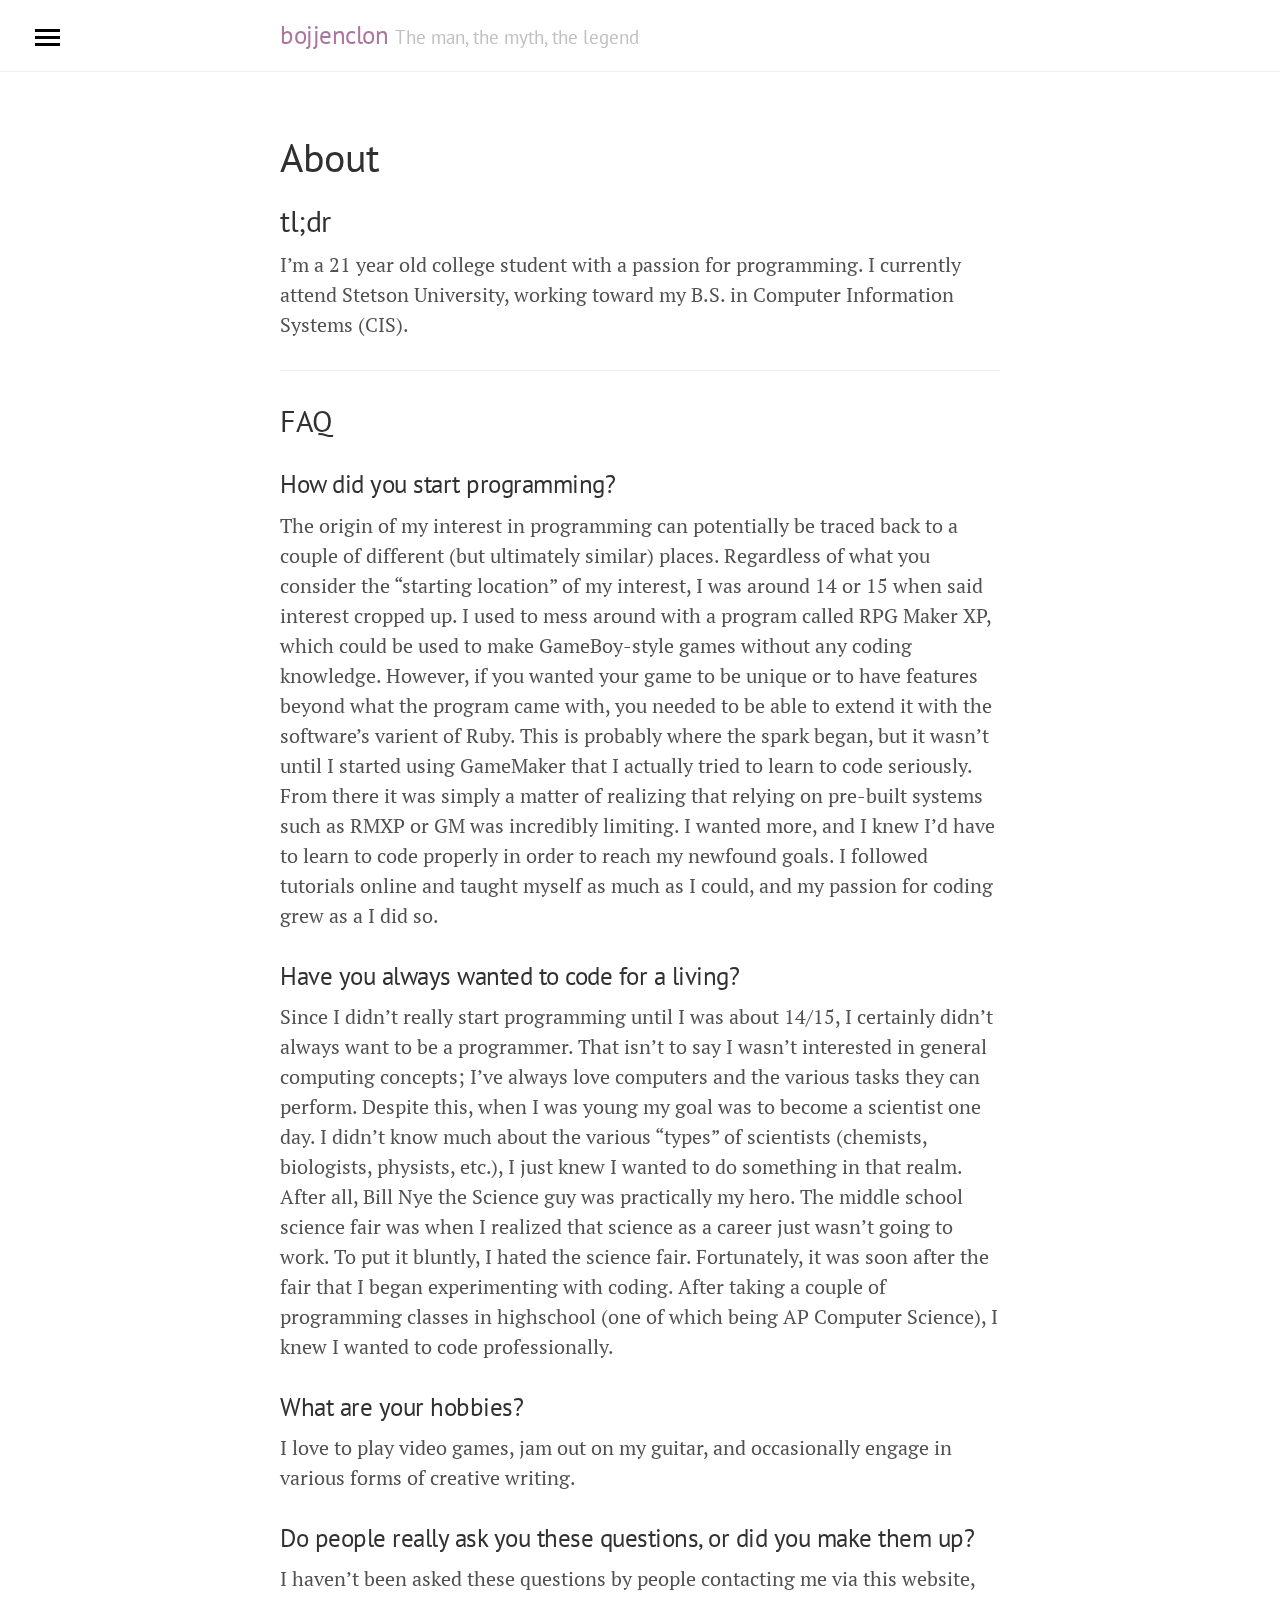
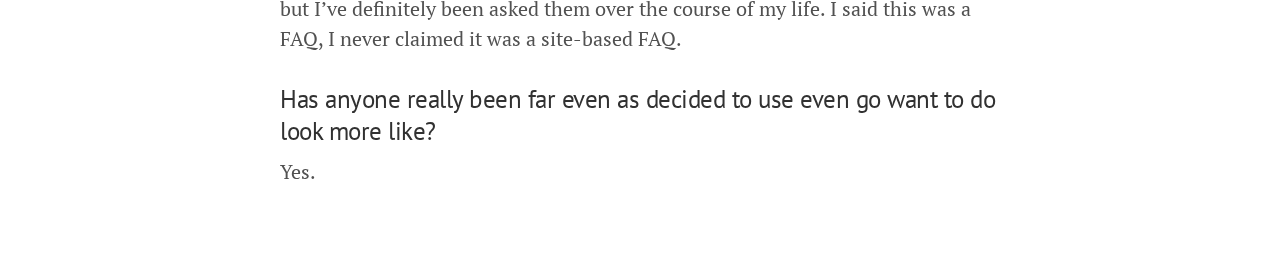
==== about/index.html @ 86f40f3e "Initial commit." ====
<!DOCTYPE html>
<html lang="en-us">

  <head>
  <link href="http://gmpg.org/xfn/11" rel="profile">
  <meta http-equiv="X-UA-Compatible" content="IE=edge">
  <meta http-equiv="content-type" content="text/html; charset=utf-8">

  <!-- Enable responsiveness on mobile devices-->
  <meta name="viewport" content="width=device-width, initial-scale=1.0, maximum-scale=1">

  <title>
    
      About &middot; bojjenclon
    
  </title>

  <!-- CSS -->
  <link rel="stylesheet" href="/public/css/poole.css">
  <link rel="stylesheet" href="/public/css/syntax.css">
  <link rel="stylesheet" href="/public/css/lanyon.css">
  <link rel="stylesheet" href="https://fonts.googleapis.com/css?family=PT+Serif:400,400italic,700%7CPT+Sans:400">

  <!-- Icons -->
  <link rel="apple-touch-icon-precomposed" sizes="144x144" href="/public/apple-touch-icon-precomposed.png">
  <link rel="shortcut icon" href="/public/favicon.ico">

  <!-- RSS -->
  <link rel="alternate" type="application/rss+xml" title="RSS" href="/atom.xml">
</head>


  <body class="theme-base-0e">

    <!--
<script src="//fast.eager.io/5o10o8bLGr.js"></script>
-->

<script>
  INSTALL_OPTIONS = {
    "position": "left",
    "labelColor": "rgba(255,255,255,.6)",
    "linkColor": "#fff",
    "backgroundColor": "#aa759f",
    "buttonColor": "#000000",
    "showCover": true,
    "coverColor": "#000000",
    "items": [
      {
        "itemType": "label",
        "labelText": "Menu"
      },
      {
        "itemType": "link",
        "linkText": "Home",
        "href": "/",
        "icon": "home"
      },
      
      
      
        
          
        
      
        
          
        
      
        
          
            {
              "itemType": "link",
              "linkText": "About",
              "href": "/about/",
              "icon": "users"
            },
          
        
      
        
      
        
          
            {
              "itemType": "link",
              "linkText": "Blog",
              "href": "/blog/",
              "icon": "blog"
            },
          
        
      
        
          
            {
              "itemType": "link",
              "linkText": "Contact",
              "href": "/contact/",
              "icon": "profile"
            },
          
        
      
        
          
            {
              "itemType": "link",
              "linkText": "Services",
              "href": "/services/",
              "icon": "credit-card"
            },
          
        
      
        
          
        
      
      
      {
        "itemType": "link",
        "linkText": "Forum",
        "href": "http://forum.bojjenclon.com",
        "icon": "bubbles"
      },
      
      {
        "itemType": "label",
        "labelText": "Connect"
      },
      {
        "itemType": "link",
        "linkText": "GitHub",
        "href": "https://www.github.com/bojjenclon",
        "icon": "github",
        "targetBlank": true
      },
      {
        "itemType": "link",
        "linkText": "LinkedIn",
        "href": "https://www.linkedin.com/in/cornelldaly",
        "icon": "linkedin",
        "targetBlank": true
      },
      {
        "itemType": "link",
        "linkText": "Twitter",
        "href": "https://www.twitter.com/bojjenclon",
        "icon": "twitter",
        "targetBlank": true
      },
      
      {
        "itemType": "label",
        "labelText": "© 2015. All rights reserved."
      }
    ]
  };
  // Alternate colors to test
  // INSTALL_OPTIONS.labelColor = 'rgba(255, 255, 255, .5)'
  // INSTALL_OPTIONS.linkColor = '#fff'
  // INSTALL_OPTIONS.backgroundColor = '#579076'
  // INSTALL_OPTIONS.buttonColor = '#000'
</script>

<script src="/head.js"></script>
<link href="/head.css" rel="stylesheet">

    <!-- Wrap is the content to shift when toggling the sidebar. We wrap the
         content to avoid any CSS collisions with our real content. -->
    <div class="wrap">
      <div class="masthead">
        <div class="container">
          <h3 class="masthead-title">
            <a href="/" title="Home">bojjenclon</a>
            <small>The man, the myth, the legend</small>
          </h3>
        </div>
      </div>

      <div class="container content">
        <div class="page">
  <h1 class="page-title">About</h1>
  <h2 id="tldr">tl;dr</h2>

<p>I’m a 21 year old college student with a passion for programming. I currently attend Stetson University, working toward my B.S. in Computer Information Systems (CIS).</p>

<hr />

<h2 id="faq">FAQ</h2>

<h3 id="how-did-you-start-programming">How did you start programming?</h3>

<p>The origin of my interest in programming can potentially be traced back to a couple of different (but ultimately similar) places. Regardless of what you consider the “starting location” of my interest, I was around 14 or 15 when said interest cropped up. I used to mess around with a program called RPG Maker XP, which could be used to make GameBoy-style games without any coding knowledge. However, if you wanted your game to be unique or to have features beyond what the program came with, you needed to be able to extend it with the software’s varient of Ruby. This is probably where the spark began, but it wasn’t until I started using GameMaker that I actually tried to learn to code seriously. From there it was simply a matter of realizing that relying on pre-built systems such as RMXP or GM was incredibly limiting. I wanted more, and I knew I’d have to learn to code properly in order to reach my newfound goals. I followed tutorials online and taught myself as much as I could, and my passion for coding grew as a I did so.</p>

<h3 id="have-you-always-wanted-to-code-for-a-living">Have you always wanted to code for a living?</h3>

<p>Since I didn’t really start programming until I was about 14/15, I certainly didn’t always want to be a programmer. That isn’t to say I wasn’t interested in general computing concepts; I’ve always love computers and the various tasks they can perform. Despite this, when I was young my goal was to become a scientist one day. I didn’t know much about the various “types” of scientists (chemists, biologists, physists, etc.), I just knew I wanted to do something in that realm. After all, Bill Nye the Science guy was practically my hero. The middle school science fair was when I realized that science as a career just wasn’t going to work. To put it bluntly, I hated the science fair. Fortunately, it was soon after the fair that I began experimenting with coding. After taking a couple of programming classes in highschool (one of which being AP Computer Science), I knew I wanted to code professionally.</p>

<h3 id="what-are-your-hobbies">What are your hobbies?</h3>

<p>I love to play video games, jam out on my guitar, and occasionally engage in various forms of creative writing.</p>

<h3 id="do-people-really-ask-you-these-questions-or-did-you-make-them-up">Do people really ask you these questions, or did you make them up?</h3>

<p>I haven’t been asked these questions by people contacting me via this website, but I’ve definitely been asked them over the course of my life. I said this was a FAQ, I never claimed it was a site-based FAQ.</p>

<h3 id="has-anyone-really-been-far-even-as-decided-to-use-even-go-want-to-do-look-more-like">Has anyone really been far even as decided to use even go want to do look more like?</h3>

<p>Yes.</p>

</div>

      </div>
    </div>
    
  </body>
</html>
---- public/css/poole.css ----
/*
 *                        ___
 *                       /\_ \
 *  _____     ___     ___\//\ \      __
 * /\ '__`\  / __`\  / __`\\ \ \   /'__`\
 * \ \ \_\ \/\ \_\ \/\ \_\ \\_\ \_/\  __/
 *  \ \ ,__/\ \____/\ \____//\____\ \____\
 *   \ \ \/  \/___/  \/___/ \/____/\/____/
 *    \ \_\
 *     \/_/
 *
 * Designed, built, and released under MIT license by @mdo. Learn more at
 * https://github.com/poole/poole.
 */


/*
 * Contents
 *
 * Body resets
 * Custom type
 * Messages
 * Container
 * Masthead
 * Posts and pages
 * Pagination
 * Reverse layout
 * Themes
 */


/*
 * Body resets
 *
 * Update the foundational and global aspects of the page.
 */

* {
  -webkit-box-sizing: border-box;
     -moz-box-sizing: border-box;
          box-sizing: border-box;
}

html,
body {
  margin: 0;
  padding: 0;
}

html {
  font-family: "Helvetica Neue", Helvetica, Arial, sans-serif;
  font-size: 16px;
  line-height: 1.5;
}
@media (min-width: 38em) {
  html {
    font-size: 20px;
  }
}

body {
  color: #515151;
  background-color: #fff;
  -webkit-text-size-adjust: 100%;
      -ms-text-size-adjust: 100%;
}

/* No `:visited` state is required by default (browsers will use `a`) */
a {
  color: #268bd2;
  text-decoration: none;
}
a strong {
  color: inherit;
}
/* `:focus` is linked to `:hover` for basic accessibility */
a:hover,
a:focus {
  text-decoration: underline;
}

/* Headings */
h1, h2, h3, h4, h5, h6 {
  margin-bottom: .5rem;
  font-weight: bold;
  line-height: 1.25;
  color: #313131;
  text-rendering: optimizeLegibility;
}
h1 {
  font-size: 2rem;
}
h2 {
  margin-top: 1rem;
  font-size: 1.5rem;
}
h3 {
  margin-top: 1.5rem;
  font-size: 1.25rem;
}
h4, h5, h6 {
  margin-top: 1rem;
  font-size: 1rem;
}

/* Body text */
p {
  margin-top: 0;
  margin-bottom: 1rem;
}

strong {
  color: #303030;
}


/* Lists */
ul, ol, dl {
  margin-top: 0;
  margin-bottom: 1rem;
}

dt {
  font-weight: bold;
}
dd {
  margin-bottom: .5rem;
}

/* Misc */
hr {
  position: relative;
  margin: 1.5rem 0;
  border: 0;
  border-top: 1px solid #eee;
  border-bottom: 1px solid #fff;
}

abbr {
  font-size: 85%;
  font-weight: bold;
  color: #555;
  text-transform: uppercase;
}
abbr[title] {
  cursor: help;
  border-bottom: 1px dotted #e5e5e5;
}

/* Code */
code,
pre {
  font-family: Menlo, Monaco, "Courier New", monospace;
}
code {
  padding: .25em .5em;
  font-size: 85%;
  color: #bf616a;
  background-color: #f9f9f9;
  border-radius: 3px;
}
pre {
  display: block;
  margin-top: 0;
  margin-bottom: 1rem;
  padding: 1rem;
  font-size: .8rem;
  line-height: 1.4;
  white-space: pre;
  white-space: pre-wrap;
  word-break: break-all;
  word-wrap: break-word;
  background-color: #f9f9f9;
}
pre code {
  padding: 0;
  font-size: 100%;
  color: inherit;
  background-color: transparent;
}

/* Pygments via Jekyll */
.highlight {
  margin-bottom: 1rem;
  border-radius: 4px;
}
.highlight pre {
  margin-bottom: 0;
}

/* Gist via GitHub Pages */
.gist .gist-file {
  font-family: Menlo, Monaco, "Courier New", monospace !important;
}
.gist .markdown-body {
  padding: 15px;
}
.gist pre {
  padding: 0;
  background-color: transparent;
}
.gist .gist-file .gist-data {
  font-size: .8rem !important;
  line-height: 1.4;
}
.gist code {
  padding: 0;
  color: inherit;
  background-color: transparent;
  border-radius: 0;
}

/* Quotes */
blockquote {
  padding: .5rem 1rem;
  margin: .8rem 0;
  color: #7a7a7a;
  border-left: .25rem solid #e5e5e5;
}
blockquote p:last-child {
  margin-bottom: 0;
}
@media (min-width: 30em) {
  blockquote {
    padding-right: 5rem;
    padding-left: 1.25rem;
  }
}

img {
  display: block;
  max-width: 100%;
  margin: 0 0 1rem;
  border-radius: 5px;
}

/* Tables */
table {
  margin-bottom: 1rem;
  width: 100%;
  border: 1px solid #e5e5e5;
  border-collapse: collapse;
}
td,
th {
  padding: .25rem .5rem;
  border: 1px solid #e5e5e5;
}
tbody tr:nth-child(odd) td,
tbody tr:nth-child(odd) th {
  background-color: #f9f9f9;
}


/*
 * Custom type
 *
 * Extend paragraphs with `.lead` for larger introductory text.
 */

.lead {
  font-size: 1.25rem;
  font-weight: 300;
}


/*
 * Messages
 *
 * Show alert messages to users. You may add it to single elements like a `<p>`,
 * or to a parent if there are multiple elements to show.
 */

.message {
  margin-bottom: 1rem;
  padding: 1rem;
  color: #717171;
  background-color: #f9f9f9;
}


/*
 * Container
 *
 * Center the page content.
 */

.container {
  max-width: 38rem;
  padding-left:  1rem;
  padding-right: 1rem;
  margin-left:  auto;
  margin-right: auto;
}


/*
 * Masthead
 *
 * Super small header above the content for site name and short description.
 */

.masthead {
  padding-top:    1rem;
  padding-bottom: 1rem;
  margin-bottom: 3rem;
}
.masthead-title {
  margin-top: 0;
  margin-bottom: 0;
  color: #505050;
}
.masthead-title a {
  color: #505050;
}
.masthead-title small {
  font-size: 75%;
  font-weight: 400;
  color: #c0c0c0;
  letter-spacing: 0;
}


/*
 * Posts and pages
 *
 * Each post is wrapped in `.post` and is used on default and post layouts. Each
 * page is wrapped in `.page` and is only used on the page layout.
 */

.page,
.post {
  margin-bottom: 4em;
}

/* Blog post or page title */
.page-title,
.post-title,
.post-title a {
  color: #303030;
}
.page-title,
.post-title {
  margin-top: 0;
}

/* Meta data line below post title */
.post-date {
  display: block;
  margin-top: -.5rem;
  margin-bottom: 1rem;
  color: #9a9a9a;
}

/* Related posts */
.related {
  padding-top: 2rem;
  padding-bottom: 2rem;
  border-top: 1px solid #eee;
}
.related-posts {
  padding-left: 0;
  list-style: none;
}
.related-posts h3 {
  margin-top: 0;
}
.related-posts li small {
  font-size: 75%;
  color: #999;
}
.related-posts li a:hover {
  color: #268bd2;
  text-decoration: none;
}
.related-posts li a:hover small {
  color: inherit;
}


/*
 * Pagination
 *
 * Super lightweight (HTML-wise) blog pagination. `span`s are provide for when
 * there are no more previous or next posts to show.
 */

.pagination {
  overflow: hidden; /* clearfix */
  margin-left: -1rem;
  margin-right: -1rem;
  font-family: "PT Sans", Helvetica, Arial, sans-serif;
  color: #ccc;
  text-align: center;
}

/* Pagination items can be `span`s or `a`s */
.pagination-item {
  display: block;
  padding: 1rem;
  border: 1px solid #eee;
}
.pagination-item:first-child {
  margin-bottom: -1px;
}

/* Only provide a hover state for linked pagination items */
a.pagination-item:hover {
  background-color: #f5f5f5;
}

@media (min-width: 30em) {
  .pagination {
    margin: 3rem 0;
  }
  .pagination-item {
    float: left;
    width: 50%;
  }
  .pagination-item:first-child {
    margin-bottom: 0;
    border-top-left-radius:    4px;
    border-bottom-left-radius: 4px;
  }
  .pagination-item:last-child {
    margin-left: -1px;
    border-top-right-radius:    4px;
    border-bottom-right-radius: 4px;
  }
}
---- public/css/syntax.css ----
.highlight .hll { background-color: #ffc; }
.highlight .c { color: #999; } /* Comment */
.highlight .err { color: #a00; background-color: #faa } /* Error */
.highlight .k { color: #069; } /* Keyword */
.highlight .o { color: #555 } /* Operator */
.highlight .cm { color: #09f; font-style: italic } /* Comment.Multiline */
.highlight .cp { color: #099 } /* Comment.Preproc */
.highlight .c1 { color: #999; } /* Comment.Single */
.highlight .cs { color: #999; } /* Comment.Special */
.highlight .gd { background-color: #fcc; border: 1px solid #c00 } /* Generic.Deleted */
.highlight .ge { font-style: italic } /* Generic.Emph */
.highlight .gr { color: #f00 } /* Generic.Error */
.highlight .gh { color: #030; } /* Generic.Heading */
.highlight .gi { background-color: #cfc; border: 1px solid #0c0 } /* Generic.Inserted */
.highlight .go { color: #aaa } /* Generic.Output */
.highlight .gp { color: #009; } /* Generic.Prompt */
.highlight .gs { } /* Generic.Strong */
.highlight .gu { color: #030; } /* Generic.Subheading */
.highlight .gt { color: #9c6 } /* Generic.Traceback */
.highlight .kc { color: #069; } /* Keyword.Constant */
.highlight .kd { color: #069; } /* Keyword.Declaration */
.highlight .kn { color: #069; } /* Keyword.Namespace */
.highlight .kp { color: #069 } /* Keyword.Pseudo */
.highlight .kr { color: #069; } /* Keyword.Reserved */
.highlight .kt { color: #078; } /* Keyword.Type */
.highlight .m { color: #f60 } /* Literal.Number */
.highlight .s { color: #d44950 } /* Literal.String */
.highlight .na { color: #4f9fcf } /* Name.Attribute */
.highlight .nb { color: #366 } /* Name.Builtin */
.highlight .nc { color: #0a8; } /* Name.Class */
.highlight .no { color: #360 } /* Name.Constant */
.highlight .nd { color: #99f } /* Name.Decorator */
.highlight .ni { color: #999; } /* Name.Entity */
.highlight .ne { color: #c00; } /* Name.Exception */
.highlight .nf { color: #c0f } /* Name.Function */
.highlight .nl { color: #99f } /* Name.Label */
.highlight .nn { color: #0cf; } /* Name.Namespace */
.highlight .nt { color: #2f6f9f; } /* Name.Tag */
.highlight .nv { color: #033 } /* Name.Variable */
.highlight .ow { color: #000; } /* Operator.Word */
.highlight .w { color: #bbb } /* Text.Whitespace */
.highlight .mf { color: #f60 } /* Literal.Number.Float */
.highlight .mh { color: #f60 } /* Literal.Number.Hex */
.highlight .mi { color: #f60 } /* Literal.Number.Integer */
.highlight .mo { color: #f60 } /* Literal.Number.Oct */
.highlight .sb { color: #c30 } /* Literal.String.Backtick */
.highlight .sc { color: #c30 } /* Literal.String.Char */
.highlight .sd { color: #c30; font-style: italic } /* Literal.String.Doc */
.highlight .s2 { color: #c30 } /* Literal.String.Double */
.highlight .se { color: #c30; } /* Literal.String.Escape */
.highlight .sh { color: #c30 } /* Literal.String.Heredoc */
.highlight .si { color: #a00 } /* Literal.String.Interpol */
.highlight .sx { color: #c30 } /* Literal.String.Other */
.highlight .sr { color: #3aa } /* Literal.String.Regex */
.highlight .s1 { color: #c30 } /* Literal.String.Single */
.highlight .ss { color: #fc3 } /* Literal.String.Symbol */
.highlight .bp { color: #366 } /* Name.Builtin.Pseudo */
.highlight .vc { color: #033 } /* Name.Variable.Class */
.highlight .vg { color: #033 } /* Name.Variable.Global */
.highlight .vi { color: #033 } /* Name.Variable.Instance */
.highlight .il { color: #f60 } /* Literal.Number.Integer.Long */

.css .o,
.css .o + .nt,
.css .nt + .nt { color: #999; }
---- public/css/lanyon.css ----
/*
 *  ___
 * /\_ \
 * \//\ \      __      ___   __  __    ___     ___
 *   \ \ \   /'__`\  /' _ `\/\ \/\ \  / __`\ /' _ `\
 *    \_\ \_/\ \_\.\_/\ \/\ \ \ \_\ \/\ \_\ \/\ \/\ \
 *    /\____\ \__/.\_\ \_\ \_\/`____ \ \____/\ \_\ \_\
 *    \/____/\/__/\/_/\/_/\/_/`/___/> \/___/  \/_/\/_/
 *                               /\___/
 *                               \/__/
 *
 * Designed, built, and released under MIT license by @mdo. Learn more at
 * https://github.com/poole/lanyon.
 */


/*
 * Contents
 *
 * Global resets
 * Masthead
 * Sidebar
 * Slide effect
 * Posts and pages
 * Pagination
 * Reverse layout
 * Themes
 */


/*
 * Global resets
 *
 * Update the foundational and global aspects of the page.
 */

/* Prevent scroll on narrow devices */
html,
body {
  overflow-x: hidden;
}

html {
  font-family: "PT Serif", Georgia, "Times New Roman", serif;
}

h1, h2, h3, h4, h5, h6 {
  font-family: "PT Sans", Helvetica, Arial, sans-serif;
  font-weight: 400;
  color: #313131;
  letter-spacing: -.025rem;
}


/*
 * Wrapper
 *
 * The wrapper is used to position site content when the sidebar is toggled. We
 * use an outter wrap to position the sidebar without interferring with the
 * regular page content.
 */

.wrap {
  position: relative;
  width: 100%;
}


/*
 * Container
 *
 * Center the page content.
 */

.container {
  max-width: 28rem;
}
@media (min-width: 38em) {
  .container {
    max-width: 32rem;
  }
}
@media (min-width: 56em) {
  .container {
    max-width: 38rem;
  }
}


/*
 * Masthead
 *
 * Super small header above the content for site name and short description.
 */

.masthead {
  padding-top:    1rem;
  padding-bottom: 1rem;
  margin-bottom: 3rem;
  border-bottom: 1px solid #eee;
}
.masthead-title {
  margin-top: 0;
  margin-bottom: 0;
  color: #505050;
}
.masthead-title a {
  color: #505050;
}
.masthead-title small {
  font-size: 75%;
  font-weight: 400;
  color: #c0c0c0;
  letter-spacing: 0;
}

@media (max-width: 48em) {
  .masthead-title {
    text-align: center;
  }
  .masthead-title small {
    display: none;
  }
}


/*
 * Sidebar
 *
 * The sidebar is the drawer, the item we are toggling with our handy hamburger
 * button in the corner of the page.
 *
 * This particular sidebar implementation was inspired by Chris Coyier's
 * "Offcanvas Menu with CSS Target" article, and the checkbox variation from the
 * comments by a reader. It modifies both implementations to continue using the
 * checkbox (no change in URL means no polluted browser history), but this uses
 * `position` for the menu to avoid some potential content reflow issues.
 *
 * Source: http://css-tricks.com/off-canvas-menu-with-css-target/#comment-207504
 */

/* Style and "hide" the sidebar */
.sidebar {
  position: fixed;
  top: 0;
  bottom: 0;
  left: -14rem;
  width: 14rem;
  visibility: hidden;
  overflow-y: auto;
  font-family: "PT Sans", Helvetica, Arial, sans-serif;
  font-size: .875rem; /* 15px */
  color: rgba(255,255,255,.6);
  background-color: #202020;
  -webkit-transition: all .3s ease-in-out;
          transition: all .3s ease-in-out;
}
@media (min-width: 30em) {
  .sidebar {
    font-size: .75rem; /* 14px */
  }
}

/* Sidebar content */
.sidebar a {
  font-weight: normal;
  color: #fff;
}
.sidebar-item {
  padding: 1rem;
}
.sidebar-item p:last-child {
  margin-bottom: 0;
}

/* Sidebar nav */
.sidebar-nav {
  border-bottom: 1px solid rgba(255,255,255,.1);
}
.sidebar-nav-item {
  display: block;
  padding: .5rem 1rem;
  border-top: 1px solid rgba(255,255,255,.1);
}
.sidebar-nav-item.active,
a.sidebar-nav-item:hover,
a.sidebar-nav-item:focus {
  text-decoration: none;
  background-color: rgba(255,255,255,.1);
  border-color: transparent;
}

@media (min-width: 48em) {
  .sidebar-item {
    padding: 1.5rem;
  }
  .sidebar-nav-item {
    padding-left:  1.5rem;
    padding-right: 1.5rem;
  }
}

/* Hide the sidebar checkbox that we toggle with `.sidebar-toggle` */
.sidebar-checkbox {
  position: absolute;
  opacity: 0;
  -webkit-user-select: none;
     -moz-user-select: none;
          user-select: none;
}

/* Style the `label` that we use to target the `.sidebar-checkbox` */
.sidebar-toggle {
  position: absolute;
  top:  .8rem;
  left: 1rem;
  display: block;
  padding: .25rem .75rem;
  color: #505050;
  background-color: #fff;
  border-radius: .25rem;
  cursor: pointer;
}

.sidebar-toggle:before {
  display: inline-block;
  width: 1rem;
  height: .75rem;
  content: "";
  background-image: -webkit-linear-gradient(to bottom, #555, #555 20%, #fff 20%, #fff 40%, #555 40%, #555 60%, #fff 60%, #fff 80%, #555 80%, #555 100%);
  background-image:    -moz-linear-gradient(to bottom, #555, #555 20%, #fff 20%, #fff 40%, #555 40%, #555 60%, #fff 60%, #fff 80%, #555 80%, #555 100%);
  background-image:     -ms-linear-gradient(to bottom, #555, #555 20%, #fff 20%, #fff 40%, #555 40%, #555 60%, #fff 60%, #fff 80%, #555 80%, #555 100%);
  background-image:         linear-gradient(to bottom, #555, #555 20%, #fff 20%, #fff 40%, #555 40%, #555 60%, #fff 60%, #fff 80%, #555 80%, #555 100%);
}

.sidebar-toggle:active,
#sidebar-checkbox:focus ~ .sidebar-toggle,
#sidebar-checkbox:checked ~ .sidebar-toggle {
  color: #fff;
  background-color: #555;
}

.sidebar-toggle:active:before,
#sidebar-checkbox:focus ~ .sidebar-toggle:before,
#sidebar-checkbox:checked ~ .sidebar-toggle:before {
  background-image: -webkit-linear-gradient(to bottom, #fff, #fff 20%, #555 20%, #555 40%, #fff 40%, #fff 60%, #555 60%, #555 80%, #fff 80%, #fff 100%);
  background-image:    -moz-linear-gradient(to bottom, #fff, #fff 20%, #555 20%, #555 40%, #fff 40%, #fff 60%, #555 60%, #555 80%, #fff 80%, #fff 100%);
  background-image:     -ms-linear-gradient(to bottom, #fff, #fff 20%, #555 20%, #555 40%, #fff 40%, #fff 60%, #555 60%, #555 80%, #fff 80%, #fff 100%);
  background-image:         linear-gradient(to bottom, #fff, #fff 20%, #555 20%, #555 40%, #fff 40%, #fff 60%, #555 60%, #555 80%, #fff 80%, #fff 100%);
}

@media (min-width: 30.1em) {
  .sidebar-toggle {
    position: fixed;
  }
}

@media print {
  .sidebar-toggle {
    display: none;
  }
}

/* Slide effect
 *
 * Handle the sliding effects of the sidebar and content in one spot, seperate
 * from the default styles.
 *
 * As an a heads up, we don't use `transform: translate3d()` here because when
 * mixed with `position: fixed;` for the sidebar toggle, it creates a new
 * containing block. Put simply, the fixed sidebar toggle behaves like
 * `position: absolute;` when transformed.
 *
 * Read more about it at http://meyerweb.com/eric/thoughts/2011/09/12/.
 */

.wrap,
.sidebar,
.sidebar-toggle {
  -webkit-backface-visibility: hidden;
      -ms-backface-visibility: hidden;
          backface-visibility: hidden;
}
.wrap,
.sidebar-toggle {
  -webkit-transition: -webkit-transform .3s ease-in-out;
          transition: transform .3s ease-in-out;
}

#sidebar-checkbox:checked + .sidebar {
  z-index: 10;
  visibility: visible;
}
#sidebar-checkbox:checked ~ .sidebar,
#sidebar-checkbox:checked ~ .wrap,
#sidebar-checkbox:checked ~ .sidebar-toggle {
  -webkit-transform: translateX(14rem);
      -ms-transform: translateX(14rem);
          transform: translateX(14rem);
}


/*
 * Posts and pages
 *
 * Each post is wrapped in `.post` and is used on default and post layouts. Each
 * page is wrapped in `.page` and is only used on the page layout.
 */

.page,
.post {
  margin-bottom: 4em;
}

/* Blog post or page title */
.page-title,
.post-title,
.post-title a {
  color: #303030;
}
.page-title,
.post-title {
  margin-top: 0;
}

/* Meta data line below post title */
.post-date {
  display: block;
  margin-top: -.5rem;
  margin-bottom: 1rem;
  color: #9a9a9a;
}

.post-tags {
  display: block;
  margin-top: -1rem;
  margin-bottom: 1rem;
  color: #9a9a9a;
}

/* Related posts */
.related {
  padding-top: 2rem;
  padding-bottom: 2rem;
  border-top: 1px solid #eee;
}
.related-posts {
  padding-left: 0;
  list-style: none;
}
.related-posts h3 {
  margin-top: 0;
}
.related-posts li small {
  font-size: 75%;
  color: #999;
}
.related-posts li a:hover {
  color: #268bd2;
  text-decoration: none;
}
.related-posts li a:hover small {
  color: inherit;
}


/*
 * Pagination
 *
 * Super lightweight (HTML-wise) blog pagination. `span`s are provide for when
 * there are no more previous or next posts to show.
 */

.pagination {
  overflow: hidden; /* clearfix */
  margin-left: -1rem;
  margin-right: -1rem;
  font-family: "PT Sans", Helvetica, Arial, sans-serif;
  color: #ccc;
  text-align: center;
}

/* Pagination items can be `span`s or `a`s */
.pagination-item {
  display: block;
  padding: 1rem;
  border: 1px solid #eee;
}
.pagination-item:first-child {
  margin-bottom: -1px;
}

/* Only provide a hover state for linked pagination items */
a.pagination-item:hover {
  background-color: #f5f5f5;
}

@media (min-width: 30em) {
  .pagination {
    margin: 3rem 0;
  }
  .pagination-item {
    float: left;
    width: 50%;
  }
  .pagination-item:first-child {
    margin-bottom: 0;
    border-top-left-radius:    4px;
    border-bottom-left-radius: 4px;
  }
  .pagination-item:last-child {
    margin-left: -1px;
    border-top-right-radius:    4px;
    border-bottom-right-radius: 4px;
  }
}


/*
 * Reverse layout
 *
 * Flip the orientation of the page by placing the `.sidebar` and sidebar toggle
 * on the right side.
 */

.layout-reverse .sidebar {
  left: auto;
  right: -14rem;
}
.layout-reverse .sidebar-toggle {
  left: auto;
  right: 1rem;
}

.layout-reverse #sidebar-checkbox:checked ~ .sidebar,
.layout-reverse #sidebar-checkbox:checked ~ .wrap,
.layout-reverse #sidebar-checkbox:checked ~ .sidebar-toggle {
  -webkit-transform: translateX(-14rem);
      -ms-transform: translateX(-14rem);
          transform: translateX(-14rem);
}


/*
 * Themes
 *
 * Apply custom color schemes by adding the appropriate class to the `body`.
 * Based on colors from Base16: http://chriskempson.github.io/base16/#default.
 */

/* Red */
.theme-base-08 .sidebar,
.theme-base-08 .sidebar-toggle:active,
.theme-base-08 #sidebar-checkbox:checked ~ .sidebar-toggle {
  background-color: #ac4142;
}
.theme-base-08 .container a,
.theme-base-08 .sidebar-toggle,
.theme-base-08 .related-posts li a:hover {
  color: #ac4142;
}

/* Orange */
.theme-base-09 .sidebar,
.theme-base-09 .sidebar-toggle:active,
.theme-base-09 #sidebar-checkbox:checked ~ .sidebar-toggle {
  background-color: #d28445;
}
.theme-base-09 .container a,
.theme-base-09 .sidebar-toggle,
.theme-base-09 .related-posts li a:hover {
  color: #d28445;
}

/* Yellow */
.theme-base-0a .sidebar,
.theme-base-0a .sidebar-toggle:active,
.theme-base-0a #sidebar-checkbox:checked ~ .sidebar-toggle {
  background-color: #f4bf75;
}
.theme-base-0a .container a,
.theme-base-0a .sidebar-toggle,
.theme-base-0a .related-posts li a:hover {
  color: #f4bf75;
}

/* Green */
.theme-base-0b .sidebar,
.theme-base-0b .sidebar-toggle:active,
.theme-base-0b #sidebar-checkbox:checked ~ .sidebar-toggle {
  background-color: #90a959;
}
.theme-base-0b .container a,
.theme-base-0b .sidebar-toggle,
.theme-base-0b .related-posts li a:hover {
  color: #90a959;
}

/* Cyan */
.theme-base-0c .sidebar,
.theme-base-0c .sidebar-toggle:active,
.theme-base-0c #sidebar-checkbox:checked ~ .sidebar-toggle {
  background-color: #75b5aa;
}
.theme-base-0c .container a,
.theme-base-0c .sidebar-toggle,
.theme-base-0c .related-posts li a:hover {
  color: #75b5aa;
}

/* Blue */
.theme-base-0d .sidebar,
.theme-base-0d .sidebar-toggle:active,
.theme-base-0d #sidebar-checkbox:checked ~ .sidebar-toggle {
  background-color: #6a9fb5;
}
.theme-base-0d .container a,
.theme-base-0d .sidebar-toggle,
.theme-base-0d .related-posts li a:hover {
  color: #6a9fb5;
}

/* Magenta */
.theme-base-0e .sidebar,
.theme-base-0e .sidebar-toggle:active,
.theme-base-0e #sidebar-checkbox:checked ~ .sidebar-toggle {
  background-color: #aa759f;
}
.theme-base-0e .container a,
.theme-base-0e .sidebar-toggle,
.theme-base-0e .related-posts li a:hover {
  color: #aa759f;
}

/* Brown */
.theme-base-0f .sidebar,
.theme-base-0f .sidebar-toggle:active,
.theme-base-0f #sidebar-checkbox:checked ~ .sidebar-toggle {
  background-color: #8f5536;
}
.theme-base-0f .container a,
.theme-base-0f .sidebar-toggle,
.theme-base-0f .related-posts li a:hover {
  color: #8f5536;
}


/*
 * Overlay sidebar
 *
 * Make the sidebar content overlay the viewport content instead of pushing it
 * aside when toggled.
 */

.sidebar-overlay #sidebar-checkbox:checked ~ .wrap {
  -webkit-transform: translateX(0);
      -ms-transform: translateX(0);
          transform: translateX(0);
}
.sidebar-overlay #sidebar-checkbox:checked ~ .sidebar-toggle {
  box-shadow: 0 0 0 .25rem #fff;
}
.sidebar-overlay #sidebar-checkbox:checked ~ .sidebar {
  box-shadow: .25rem 0 .5rem rgba(0,0,0,.1);
}

/* Only one tweak for a reverse layout */
.layout-reverse.sidebar-overlay #sidebar-checkbox:checked ~ .sidebar {
  box-shadow: -.25rem 0 .5rem rgba(0,0,0,.1);
}
---- head.css ----
eager-side-nav {
  box-sizing: border-box !important;
  display: block !important;
  position: fixed !important;
  z-index: 12004 !important;
  top: 0 !important;
  left: 0 !important;
  bottom: 0 !important;
  font-family: inherit !important;
  font-size: 1.5em !important;
  max-width: 100% !important;
  padding: 3.75em 2.5em 1.5em 1.5em !important;
  overflow: auto !important;
  -webkit-overflow-scrolling: touch;
  box-shadow: -16px 0 15px 15px rgba(0, 0, 0, 0) !important;
  -webkit-transform: translate3d(-100%, 0, 0) !important;
  transform: translate3d(-100%, 0, 0) !important;
  -webkit-transition: -webkit-transform .4s ease !important;
  transition: transform .4s ease !important
}

eager-side-nav[eager-side-nav-position="right"] {
  left: inherit !important;
  right: 0 !important;
  -webkit-transform: translate3d(-100%, 0, 0) !important;
  transform: translate3d(100%, 0, 0) !important;
}

@media (max-width: 768px) {
  eager-side-nav {
    font-size: 1.25em !important
  }
}

@media (max-width: 480px) {
  eager-side-nav {
    font-size: 1.125em !important
  }
}

eager-side-nav-cover {
  display: block !important;
  position: fixed !important;
  z-index: 12003 !important;
  top: 0 !important;
  left: 0 !important;
  bottom: 0 !important;
  right: 0 !important;
  padding: 0 !important;
  margin: 0 !important;
  opacity: 0 !important;
  pointer-events: none !important;
  -webkit-transition: opacity .4s ease !important;
  transition: opacity .4s ease !important
}

eager-side-nav-cover[eager-side-nav-opened="true"] {
  pointer-events: all !important;
  opacity: .3 !important
}

eager-side-nav[eager-side-nav-opened="true"] {
  box-shadow: -16px 0 15px 15px rgba(0, 0, 0, .4) !important;
  -webkit-transform: translate3d(0, 0, 0) !important;
  transform: translate3d(0, 0, 0) !important
}

eager-side-nav[eager-side-nav-opened="true"][eager-side-nav-position="right"] {
  box-shadow: 16px 0 15px 15px rgba(0, 0, 0, .4) !important
}

eager-side-nav::-webkit-scrollbar, eager-side-nav::-webkit-scrollbar-thumb {
  height: 0;
  width: 0
}

eager-side-nav::-webkit-scrollbar {
  background: transparent
}

eager-side-nav > * {
  box-sizing: border-box !important;
  display: block !important;
  white-space: nowrap !important;
  text-overflow: ellipsis !important;
  overflow: hidden !important;
  width: 100% !important;
  max-width: 20em !important;
  font-size: 1em !important;
  margin: 0 !important
}

eager-side-nav-label {
  cursor: default !important;
  font-size: .5em !important;
  margin-top: 2em !important;
  text-transform: uppercase !important;
  letter-spacing: .05em !important;
  margin-bottom: .8em !important
}

eager-side-nav-label:first-child {
  margin-top: 0 !important
}

eager-side-nav > a {
  cursor: pointer !important;
  border: 0 !important;
  padding: .25em .625em !important;
  text-decoration: none !important
}

@font-face {
  font-family: "eager-side-nav-icons";
  font-style: normal;
  font-weight: normal;
  src: url([data-uri]) format("truetype")
}

eager-side-nav-button {
  cursor: pointer !important;
  position: fixed !important;
  z-index: 12005 !important;
  top: 1.25em !important;
  left: 1.75em !important;
  width: 25px !important;
  height: 25px !important
}

eager-side-nav-button[eager-side-nav-position="right"] {
  left: auto !important;
  right: 2.25em !important
}

@media (max-width: 768px) {
  eager-side-nav-button {
    top: 1.75em !important;
    left: 1.75em !important
  }
}

@media (max-width: 480px) {
  eager-side-nav-button {
    top: 1em !important;
    left: 1em !important
  }
}

eager-side-nav-button > * {
  position: absolute !important;
  pointer-events: none !important;
  display: block !important;
  background: #000 !important;
  height: 3px !important;
  width: 25px !important;
  -webkit-transition: all .4s ease !important;
  transition: all .4s ease !important
}

eager-side-nav-button > *:nth-child(1) {
  top: 4px !important
}

eager-side-nav-button > *:nth-child(2) {
  top: 11px !important
}

eager-side-nav-button > *:nth-child(3) {
  top: 18px !important
}

eager-side-nav-button[eager-side-nav-opened="true"] > *:nth-child(1) {
  -webkit-transform: rotateZ(45deg) !important;
  transform: rotateZ(45deg) !important;
  -webkit-transform-origin: 4px 5px !important;
  transform-origin: 4px 5px !important
}

eager-side-nav-button[eager-side-nav-opened="true"] > *:nth-child(2) {
  opacity: 0 !important
}

eager-side-nav-button[eager-side-nav-opened="true"] > *:nth-child(3) {
  -webkit-transform: rotateZ(-45deg) !important;
  transform: rotateZ(-45deg) !important;
  -webkit-transform-origin: 4px -2px !important;
  transform-origin: 4px -2px !important
}

[eager-side-nav-icon]:before {
  font-family: "eager-side-nav-icons" !important;
  speak: none !important;
  font-style: normal !important;
  font-weight: normal !important;
  font-variant: normal !important;
  text-transform: none !important;
  line-height: 1 !important;
  margin-right: .5em;
  -webkit-font-feature-settings: "liga" !important;
  -moz-font-feature-settings: "liga=1" !important;
  -moz-font-feature-settings: "liga" !important;
  -ms-font-feature-settings: "liga" 1 !important;
  -o-font-feature-settings: "liga" !important;
  font-feature-settings: "liga" !important;
  -webkit-font-smoothing: antialiased !important;
  -moz-osx-font-smoothing: grayscale !important
}

[eager-side-nav-icon="accessibility"]:before       { content: "\e9b2" }
[eager-side-nav-icon="address-book"]:before        { content: "\e944" }
[eager-side-nav-icon="aid-kit"]:before             { content: "\e998" }
[eager-side-nav-icon="airplane"]:before            { content: "\e9af" }
[eager-side-nav-icon="alarm"]:before               { content: "\e950" }
[eager-side-nav-icon="android"]:before             { content: "\eac1" }
[eager-side-nav-icon="angry"]:before               { content: "\e9ed" }
[eager-side-nav-icon="angry2"]:before              { content: "\e9ee" }
[eager-side-nav-icon="apple"]:before               { content: "\eabf" }
[eager-side-nav-icon="arrow-down"]:before          { content: "\ea36" }
[eager-side-nav-icon="arrow-down2"]:before         { content: "\ea3e" }
[eager-side-nav-icon="arrow-down-left"]:before     { content: "\ea37" }
[eager-side-nav-icon="arrow-down-left2"]:before    { content: "\ea3f" }
[eager-side-nav-icon="arrow-down-right"]:before    { content: "\ea35" }
[eager-side-nav-icon="arrow-down-right2"]:before   { content: "\ea3d" }
[eager-side-nav-icon="arrow-left"]:before          { content: "\ea38" }
[eager-side-nav-icon="arrow-left2"]:before         { content: "\ea40" }
[eager-side-nav-icon="arrow-right"]:before         { content: "\ea34" }
[eager-side-nav-icon="arrow-right2"]:before        { content: "\ea3c" }
[eager-side-nav-icon="arrow-up"]:before            { content: "\ea32" }
[eager-side-nav-icon="arrow-up2"]:before           { content: "\ea3a" }
[eager-side-nav-icon="arrow-up-left"]:before       { content: "\ea31" }
[eager-side-nav-icon="arrow-up-left2"]:before      { content: "\ea39" }
[eager-side-nav-icon="arrow-up-right"]:before      { content: "\ea33" }
[eager-side-nav-icon="arrow-up-right2"]:before     { content: "\ea3b" }
[eager-side-nav-icon="attachment"]:before          { content: "\e9cd" }
[eager-side-nav-icon="backward"]:before            { content: "\ea1a" }
[eager-side-nav-icon="backward2"]:before           { content: "\ea1f" }
[eager-side-nav-icon="baffled"]:before             { content: "\e9f3" }
[eager-side-nav-icon="baffled2"]:before            { content: "\e9f4" }
[eager-side-nav-icon="barcode"]:before             { content: "\e937" }
[eager-side-nav-icon="bell"]:before                { content: "\e951" }
[eager-side-nav-icon="bin"]:before                 { content: "\e9ac" }
[eager-side-nav-icon="bin2"]:before                { content: "\e9ad" }
[eager-side-nav-icon="binoculars"]:before          { content: "\e985" }
[eager-side-nav-icon="blocked"]:before             { content: "\ea0e" }
[eager-side-nav-icon="blog"]:before                { content: "\e909" }
[eager-side-nav-icon="blogger"]:before             { content: "\eab9" }
[eager-side-nav-icon="blogger2"]:before            { content: "\eaba" }
[eager-side-nav-icon="bold"]:before                { content: "\ea62" }
[eager-side-nav-icon="book"]:before                { content: "\e91f" }
[eager-side-nav-icon="bookmark"]:before            { content: "\e9d2" }
[eager-side-nav-icon="bookmarks"]:before           { content: "\e9d3" }
[eager-side-nav-icon="books"]:before               { content: "\e920" }
[eager-side-nav-icon="box-add"]:before             { content: "\e95e" }
[eager-side-nav-icon="box-remove"]:before          { content: "\e95f" }
[eager-side-nav-icon="briefcase"]:before           { content: "\e9ae" }
[eager-side-nav-icon="brightness-contrast"]:before { content: "\e9d6" }
[eager-side-nav-icon="bubble"]:before              { content: "\e96b" }
[eager-side-nav-icon="bubble2"]:before             { content: "\e96e" }
[eager-side-nav-icon="bubbles"]:before             { content: "\e96c" }
[eager-side-nav-icon="bubbles2"]:before            { content: "\e96d" }
[eager-side-nav-icon="bubbles3"]:before            { content: "\e96f" }
[eager-side-nav-icon="bubbles4"]:before            { content: "\e970" }
[eager-side-nav-icon="bug"]:before                 { content: "\e999" }
[eager-side-nav-icon="bullhorn"]:before            { content: "\e91a" }
[eager-side-nav-icon="calculator"]:before          { content: "\e940" }
[eager-side-nav-icon="calendar"]:before            { content: "\e953" }
[eager-side-nav-icon="camera"]:before              { content: "\e90f" }
[eager-side-nav-icon="cancel-circle"]:before       { content: "\ea0d" }
[eager-side-nav-icon="cart"]:before                { content: "\e93a" }
[eager-side-nav-icon="checkbox-checked"]:before    { content: "\ea52" }
[eager-side-nav-icon="checkbox-unchecked"]:before  { content: "\ea53" }
[eager-side-nav-icon="checkmark"]:before           { content: "\ea10" }
[eager-side-nav-icon="checkmark2"]:before          { content: "\ea11" }
[eager-side-nav-icon="chrome"]:before              { content: "\eae5" }
[eager-side-nav-icon="circle-down"]:before         { content: "\ea43" }
[eager-side-nav-icon="circle-left"]:before         { content: "\ea44" }
[eager-side-nav-icon="circle-right"]:before        { content: "\ea42" }
[eager-side-nav-icon="circle-up"]:before           { content: "\ea41" }
[eager-side-nav-icon="clear-formatting"]:before    { content: "\ea6f" }
[eager-side-nav-icon="clipboard"]:before           { content: "\e9b8" }
[eager-side-nav-icon="clock"]:before               { content: "\e94e" }
[eager-side-nav-icon="clock2"]:before              { content: "\e94f" }
[eager-side-nav-icon="cloud"]:before               { content: "\e9c1" }
[eager-side-nav-icon="cloud-check"]:before         { content: "\e9c4" }
[eager-side-nav-icon="cloud-download"]:before      { content: "\e9c2" }
[eager-side-nav-icon="cloud-upload"]:before        { content: "\e9c3" }
[eager-side-nav-icon="clubs"]:before               { content: "\e918" }
[eager-side-nav-icon="codepen"]:before             { content: "\eae4" }
[eager-side-nav-icon="cog"]:before                 { content: "\e994" }
[eager-side-nav-icon="cogs"]:before                { content: "\e995" }
[eager-side-nav-icon="coin-dollar"]:before         { content: "\e93b" }
[eager-side-nav-icon="coin-euro"]:before           { content: "\e93c" }
[eager-side-nav-icon="coin-pound"]:before          { content: "\e93d" }
[eager-side-nav-icon="coin-yen"]:before            { content: "\e93e" }
[eager-side-nav-icon="command"]:before             { content: "\ea4e" }
[eager-side-nav-icon="compass"]:before             { content: "\e949" }
[eager-side-nav-icon="compass2"]:before            { content: "\e94a" }
[eager-side-nav-icon="confused"]:before            { content: "\e9f5" }
[eager-side-nav-icon="confused2"]:before           { content: "\e9f6" }
[eager-side-nav-icon="connection"]:before          { content: "\e91b" }
[eager-side-nav-icon="contrast"]:before            { content: "\e9d5" }
[eager-side-nav-icon="cool"]:before                { content: "\e9eb" }
[eager-side-nav-icon="cool2"]:before               { content: "\e9ec" }
[eager-side-nav-icon="copy"]:before                { content: "\e92c" }
[eager-side-nav-icon="credit-card"]:before         { content: "\e93f" }
[eager-side-nav-icon="crop"]:before                { content: "\ea57" }
[eager-side-nav-icon="cross"]:before               { content: "\ea0f" }
[eager-side-nav-icon="crying"]:before              { content: "\ea01" }
[eager-side-nav-icon="crying2"]:before             { content: "\ea02" }
[eager-side-nav-icon="css3"]:before                { content: "\eae1" }
[eager-side-nav-icon="ctrl"]:before                { content: "\ea50" }
[eager-side-nav-icon="database"]:before            { content: "\e964" }
[eager-side-nav-icon="delicious"]:before           { content: "\eacc" }
[eager-side-nav-icon="deviantart"]:before          { content: "\eaab" }
[eager-side-nav-icon="deviantart2"]:before         { content: "\eaac" }
[eager-side-nav-icon="diamonds"]:before            { content: "\e919" }
[eager-side-nav-icon="dice"]:before                { content: "\e915" }
[eager-side-nav-icon="display"]:before             { content: "\e956" }
[eager-side-nav-icon="download"]:before            { content: "\e960" }
[eager-side-nav-icon="download2"]:before           { content: "\e9c5" }
[eager-side-nav-icon="download3"]:before           { content: "\e9c7" }
[eager-side-nav-icon="drawer"]:before              { content: "\e95c" }
[eager-side-nav-icon="drawer2"]:before             { content: "\e95d" }
[eager-side-nav-icon="dribbble"]:before            { content: "\eaa6" }
[eager-side-nav-icon="dribbble2"]:before           { content: "\eaa7" }
[eager-side-nav-icon="dribbble3"]:before           { content: "\eaa8" }
[eager-side-nav-icon="drive"]:before               { content: "\e963" }
[eager-side-nav-icon="dropbox"]:before             { content: "\eaaf" }
[eager-side-nav-icon="droplet"]:before             { content: "\e90b" }
[eager-side-nav-icon="earth"]:before               { content: "\e9ca" }
[eager-side-nav-icon="eject"]:before               { content: "\ea25" }
[eager-side-nav-icon="ello"]:before                { content: "\ea8f" }
[eager-side-nav-icon="embed"]:before               { content: "\ea7f" }
[eager-side-nav-icon="embed2"]:before              { content: "\ea80" }
[eager-side-nav-icon="enlarge"]:before             { content: "\e989" }
[eager-side-nav-icon="enlarge2"]:before            { content: "\e98b" }
[eager-side-nav-icon="enter"]:before               { content: "\ea13" }
[eager-side-nav-icon="envelop"]:before             { content: "\e945" }
[eager-side-nav-icon="equalizer"]:before           { content: "\e992" }
[eager-side-nav-icon="equalizer2"]:before          { content: "\e993" }
[eager-side-nav-icon="evil"]:before                { content: "\e9ef" }
[eager-side-nav-icon="evil2"]:before               { content: "\e9f0" }
[eager-side-nav-icon="exit"]:before                { content: "\ea14" }
[eager-side-nav-icon="eye"]:before                 { content: "\e9ce" }
[eager-side-nav-icon="eye-blocked"]:before         { content: "\e9d1" }
[eager-side-nav-icon="eye-minus"]:before           { content: "\e9d0" }
[eager-side-nav-icon="eye-plus"]:before            { content: "\e9cf" }
[eager-side-nav-icon="eyedropper"]:before          { content: "\e90a" }
[eager-side-nav-icon="facebook"]:before            { content: "\ea8c" }
[eager-side-nav-icon="facebook2"]:before           { content: "\ea8d" }
[eager-side-nav-icon="facebook3"]:before           { content: "\ea8e" }
[eager-side-nav-icon="feed"]:before                { content: "\e91d" }
[eager-side-nav-icon="feed2"]:before               { content: "\ea94" }
[eager-side-nav-icon="feed3"]:before               { content: "\ea95" }
[eager-side-nav-icon="feed4"]:before               { content: "\ea96" }
[eager-side-nav-icon="file-empty"]:before          { content: "\e924" }
[eager-side-nav-icon="file-excel"]:before          { content: "\eadd" }
[eager-side-nav-icon="file-music"]:before          { content: "\e928" }
[eager-side-nav-icon="file-openoffice"]:before     { content: "\eadb" }
[eager-side-nav-icon="file-pdf"]:before            { content: "\eada" }
[eager-side-nav-icon="file-picture"]:before        { content: "\e927" }
[eager-side-nav-icon="file-play"]:before           { content: "\e929" }
[eager-side-nav-icon="file-text"]:before           { content: "\e922" }
[eager-side-nav-icon="file-text2"]:before          { content: "\e926" }
[eager-side-nav-icon="file-video"]:before          { content: "\e92a" }
[eager-side-nav-icon="file-word"]:before           { content: "\eadc" }
[eager-side-nav-icon="file-zip"]:before            { content: "\e92b" }
[eager-side-nav-icon="files-empty"]:before         { content: "\e925" }
[eager-side-nav-icon="film"]:before                { content: "\e913" }
[eager-side-nav-icon="filter"]:before              { content: "\ea5b" }
[eager-side-nav-icon="finder"]:before              { content: "\eac0" }
[eager-side-nav-icon="fire"]:before                { content: "\e9a9" }
[eager-side-nav-icon="firefox"]:before             { content: "\eae6" }
[eager-side-nav-icon="first"]:before               { content: "\ea21" }
[eager-side-nav-icon="flag"]:before                { content: "\e9cc" }
[eager-side-nav-icon="flattr"]:before              { content: "\ead4" }
[eager-side-nav-icon="flickr"]:before              { content: "\eaa0" }
[eager-side-nav-icon="flickr2"]:before             { content: "\eaa1" }
[eager-side-nav-icon="flickr3"]:before             { content: "\eaa2" }
[eager-side-nav-icon="flickr4"]:before             { content: "\eaa3" }
[eager-side-nav-icon="floppy-disk"]:before         { content: "\e962" }
[eager-side-nav-icon="folder"]:before              { content: "\e92f" }
[eager-side-nav-icon="folder-download"]:before     { content: "\e933" }
[eager-side-nav-icon="folder-minus"]:before        { content: "\e932" }
[eager-side-nav-icon="folder-open"]:before         { content: "\e930" }
[eager-side-nav-icon="folder-plus"]:before         { content: "\e931" }
[eager-side-nav-icon="folder-upload"]:before       { content: "\e934" }
[eager-side-nav-icon="font"]:before                { content: "\ea5c" }
[eager-side-nav-icon="font-size"]:before           { content: "\ea61" }
[eager-side-nav-icon="forrst"]:before              { content: "\eaa9" }
[eager-side-nav-icon="forrst2"]:before             { content: "\eaaa" }
[eager-side-nav-icon="forward"]:before             { content: "\e969" }
[eager-side-nav-icon="forward2"]:before            { content: "\ea1b" }
[eager-side-nav-icon="forward3"]:before            { content: "\ea20" }
[eager-side-nav-icon="foursquare"]:before          { content: "\ead5" }
[eager-side-nav-icon="frustrated"]:before          { content: "\e9ff" }
[eager-side-nav-icon="frustrated2"]:before         { content: "\ea00" }
[eager-side-nav-icon="gift"]:before                { content: "\e99f" }
[eager-side-nav-icon="git"]:before                 { content: "\eae2" }
[eager-side-nav-icon="github"]:before              { content: "\eab1" }
[eager-side-nav-icon="github2"]:before             { content: "\eab2" }
[eager-side-nav-icon="github3"]:before             { content: "\eab3" }
[eager-side-nav-icon="github4"]:before             { content: "\eab4" }
[eager-side-nav-icon="github5"]:before             { content: "\eab5" }
[eager-side-nav-icon="glass"]:before               { content: "\e9a0" }
[eager-side-nav-icon="glass2"]:before              { content: "\e9a1" }
[eager-side-nav-icon="google"]:before              { content: "\ea87" }
[eager-side-nav-icon="google-drive"]:before        { content: "\ea8b" }
[eager-side-nav-icon="google-plus"]:before         { content: "\ea88" }
[eager-side-nav-icon="google-plus2"]:before        { content: "\ea89" }
[eager-side-nav-icon="google-plus3"]:before        { content: "\ea8a" }
[eager-side-nav-icon="grin"]:before                { content: "\e9e9" }
[eager-side-nav-icon="grin2"]:before               { content: "\e9ea" }
[eager-side-nav-icon="hammer"]:before              { content: "\e996" }
[eager-side-nav-icon="hammer2"]:before             { content: "\e9a8" }
[eager-side-nav-icon="happy"]:before               { content: "\e9df" }
[eager-side-nav-icon="happy2"]:before              { content: "\e9e0" }
[eager-side-nav-icon="headphones"]:before          { content: "\e910" }
[eager-side-nav-icon="heart"]:before               { content: "\e9da" }
[eager-side-nav-icon="heart-broken"]:before        { content: "\e9db" }
[eager-side-nav-icon="hipster"]:before             { content: "\e9f9" }
[eager-side-nav-icon="hipster2"]:before            { content: "\e9fa" }
[eager-side-nav-icon="history"]:before             { content: "\e94d" }
[eager-side-nav-icon="home"]:before                { content: "\e900" }
[eager-side-nav-icon="home2"]:before               { content: "\e901" }
[eager-side-nav-icon="home3"]:before               { content: "\e902" }
[eager-side-nav-icon="hour-glass"]:before          { content: "\e979" }
[eager-side-nav-icon="html5"]:before               { content: "\eadf" }
[eager-side-nav-icon="html52"]:before              { content: "\eae0" }
[eager-side-nav-icon="IcoMoon"]:before             { content: "\eaea" }
[eager-side-nav-icon="IE"]:before                  { content: "\eae7" }
[eager-side-nav-icon="image"]:before               { content: "\e90d" }
[eager-side-nav-icon="images"]:before              { content: "\e90e" }
[eager-side-nav-icon="indent-decrease"]:before     { content: "\ea7c" }
[eager-side-nav-icon="indent-increase"]:before     { content: "\ea7b" }
[eager-side-nav-icon="infinite"]:before            { content: "\ea2f" }
[eager-side-nav-icon="info"]:before                { content: "\ea0c" }
[eager-side-nav-icon="insert-template"]:before     { content: "\ea72" }
[eager-side-nav-icon="instagram"]:before           { content: "\ea90" }
[eager-side-nav-icon="italic"]:before              { content: "\ea64" }
[eager-side-nav-icon="joomla"]:before              { content: "\eab8" }
[eager-side-nav-icon="key"]:before                 { content: "\e98d" }
[eager-side-nav-icon="key2"]:before                { content: "\e98e" }
[eager-side-nav-icon="keyboard"]:before            { content: "\e955" }
[eager-side-nav-icon="lab"]:before                 { content: "\e9aa" }
[eager-side-nav-icon="lanyrd"]:before              { content: "\ea9f" }
[eager-side-nav-icon="laptop"]:before              { content: "\e957" }
[eager-side-nav-icon="last"]:before                { content: "\ea22" }
[eager-side-nav-icon="lastfm"]:before              { content: "\eaca" }
[eager-side-nav-icon="lastfm2"]:before             { content: "\eacb" }
[eager-side-nav-icon="leaf"]:before                { content: "\e9a4" }
[eager-side-nav-icon="library"]:before             { content: "\e921" }
[eager-side-nav-icon="libreoffice"]:before         { content: "\eade" }
[eager-side-nav-icon="lifebuoy"]:before            { content: "\e941" }
[eager-side-nav-icon="ligature"]:before            { content: "\ea5d" }
[eager-side-nav-icon="ligature2"]:before           { content: "\ea5e" }
[eager-side-nav-icon="link"]:before                { content: "\e9cb" }
[eager-side-nav-icon="linkedin"]:before            { content: "\eac8" }
[eager-side-nav-icon="linkedin2"]:before           { content: "\eac9" }
[eager-side-nav-icon="list"]:before                { content: "\e9ba" }
[eager-side-nav-icon="list2"]:before               { content: "\e9bb" }
[eager-side-nav-icon="list-numbered"]:before       { content: "\e9b9" }
[eager-side-nav-icon="location"]:before            { content: "\e947" }
[eager-side-nav-icon="location2"]:before           { content: "\e948" }
[eager-side-nav-icon="lock"]:before                { content: "\e98f" }
[eager-side-nav-icon="loop"]:before                { content: "\ea2d" }
[eager-side-nav-icon="loop2"]:before               { content: "\ea2e" }
[eager-side-nav-icon="ltr"]:before                 { content: "\ea74" }
[eager-side-nav-icon="magic-wand"]:before          { content: "\e997" }
[eager-side-nav-icon="magnet"]:before              { content: "\e9ab" }
[eager-side-nav-icon="mail"]:before                { content: "\ea83" }
[eager-side-nav-icon="mail2"]:before               { content: "\ea84" }
[eager-side-nav-icon="mail3"]:before               { content: "\ea85" }
[eager-side-nav-icon="mail4"]:before               { content: "\ea86" }
[eager-side-nav-icon="make-group"]:before          { content: "\ea58" }
[eager-side-nav-icon="man"]:before                 { content: "\e9dc" }
[eager-side-nav-icon="map"]:before                 { content: "\e94b" }
[eager-side-nav-icon="map2"]:before                { content: "\e94c" }
[eager-side-nav-icon="menu"]:before                { content: "\e9bd" }
[eager-side-nav-icon="menu2"]:before               { content: "\e9be" }
[eager-side-nav-icon="menu3"]:before               { content: "\e9bf" }
[eager-side-nav-icon="menu4"]:before               { content: "\e9c0" }
[eager-side-nav-icon="meter"]:before               { content: "\e9a6" }
[eager-side-nav-icon="meter2"]:before              { content: "\e9a7" }
[eager-side-nav-icon="mic"]:before                 { content: "\e91e" }
[eager-side-nav-icon="minus"]:before               { content: "\ea0b" }
[eager-side-nav-icon="mobile"]:before              { content: "\e958" }
[eager-side-nav-icon="mobile2"]:before             { content: "\e959" }
[eager-side-nav-icon="move-down"]:before           { content: "\ea47" }
[eager-side-nav-icon="move-up"]:before             { content: "\ea46" }
[eager-side-nav-icon="mug"]:before                 { content: "\e9a2" }
[eager-side-nav-icon="music"]:before               { content: "\e911" }
[eager-side-nav-icon="neutral"]:before             { content: "\e9f7" }
[eager-side-nav-icon="neutral2"]:before            { content: "\e9f8" }
[eager-side-nav-icon="new-tab"]:before             { content: "\ea7e" }
[eager-side-nav-icon="newspaper"]:before           { content: "\e904" }
[eager-side-nav-icon="next"]:before                { content: "\ea19" }
[eager-side-nav-icon="next2"]:before               { content: "\ea24" }
[eager-side-nav-icon="notification"]:before        { content: "\ea08" }
[eager-side-nav-icon="office"]:before              { content: "\e903" }
[eager-side-nav-icon="omega"]:before               { content: "\ea66" }
[eager-side-nav-icon="onedrive"]:before            { content: "\eab0" }
[eager-side-nav-icon="opera"]:before               { content: "\eae8" }
[eager-side-nav-icon="opt"]:before                 { content: "\ea51" }
[eager-side-nav-icon="pacman"]:before              { content: "\e916" }
[eager-side-nav-icon="pagebreak"]:before           { content: "\ea68" }
[eager-side-nav-icon="pagebreak2"]:before          { content: "\ea6e" }
[eager-side-nav-icon="paint-format"]:before        { content: "\e90c" }
[eager-side-nav-icon="paragraph-center"]:before    { content: "\ea78" }
[eager-side-nav-icon="paragraph-justify"]:before   { content: "\ea7a" }
[eager-side-nav-icon="paragraph-left"]:before      { content: "\ea77" }
[eager-side-nav-icon="paragraph-right"]:before     { content: "\ea79" }
[eager-side-nav-icon="paste"]:before               { content: "\e92d" }
[eager-side-nav-icon="pause"]:before               { content: "\ea16" }
[eager-side-nav-icon="pause2"]:before              { content: "\ea1d" }
[eager-side-nav-icon="paypal"]:before              { content: "\ead6" }
[eager-side-nav-icon="paypal2"]:before             { content: "\ead7" }
[eager-side-nav-icon="paypal3"]:before             { content: "\ead8" }
[eager-side-nav-icon="pen"]:before                 { content: "\e908" }
[eager-side-nav-icon="pencil"]:before              { content: "\e905" }
[eager-side-nav-icon="pencil2"]:before             { content: "\e906" }
[eager-side-nav-icon="phone"]:before               { content: "\e942" }
[eager-side-nav-icon="phone-hang-up"]:before       { content: "\e943" }
[eager-side-nav-icon="picassa"]:before             { content: "\eaa4" }
[eager-side-nav-icon="picassa2"]:before            { content: "\eaa5" }
[eager-side-nav-icon="pie-chart"]:before           { content: "\e99a" }
[eager-side-nav-icon="pilcrow"]:before             { content: "\ea73" }
[eager-side-nav-icon="pinterest"]:before           { content: "\ead0" }
[eager-side-nav-icon="pinterest2"]:before          { content: "\ead1" }
[eager-side-nav-icon="play"]:before                { content: "\e912" }
[eager-side-nav-icon="play2"]:before               { content: "\ea15" }
[eager-side-nav-icon="play3"]:before               { content: "\ea1c" }
[eager-side-nav-icon="plus"]:before                { content: "\ea0a" }
[eager-side-nav-icon="podcast"]:before             { content: "\e91c" }
[eager-side-nav-icon="point-down"]:before          { content: "\ea05" }
[eager-side-nav-icon="point-left"]:before          { content: "\ea06" }
[eager-side-nav-icon="point-right"]:before         { content: "\ea04" }
[eager-side-nav-icon="point-up"]:before            { content: "\ea03" }
[eager-side-nav-icon="power"]:before               { content: "\e9b5" }
[eager-side-nav-icon="power-cord"]:before          { content: "\e9b7" }
[eager-side-nav-icon="previous"]:before            { content: "\ea18" }
[eager-side-nav-icon="previous2"]:before           { content: "\ea23" }
[eager-side-nav-icon="price-tag"]:before           { content: "\e935" }
[eager-side-nav-icon="price-tags"]:before          { content: "\e936" }
[eager-side-nav-icon="printer"]:before             { content: "\e954" }
[eager-side-nav-icon="profile"]:before             { content: "\e923" }
[eager-side-nav-icon="pushpin"]:before             { content: "\e946" }
[eager-side-nav-icon="qrcode"]:before              { content: "\e938" }
[eager-side-nav-icon="question"]:before            { content: "\ea09" }
[eager-side-nav-icon="quill"]:before               { content: "\e907" }
[eager-side-nav-icon="quotes-left"]:before         { content: "\e977" }
[eager-side-nav-icon="quotes-right"]:before        { content: "\e978" }
[eager-side-nav-icon="radio-checked"]:before       { content: "\ea54" }
[eager-side-nav-icon="radio-checked2"]:before      { content: "\ea55" }
[eager-side-nav-icon="radio-unchecked"]:before     { content: "\ea56" }
[eager-side-nav-icon="reddit"]:before              { content: "\eac7" }
[eager-side-nav-icon="redo"]:before                { content: "\e966" }
[eager-side-nav-icon="redo2"]:before               { content: "\e968" }
[eager-side-nav-icon="reply"]:before               { content: "\e96a" }
[eager-side-nav-icon="road"]:before                { content: "\e9b1" }
[eager-side-nav-icon="rocket"]:before              { content: "\e9a5" }
[eager-side-nav-icon="rtl"]:before                 { content: "\ea75" }
[eager-side-nav-icon="sad"]:before                 { content: "\e9e5" }
[eager-side-nav-icon="sad2"]:before                { content: "\e9e6" }
[eager-side-nav-icon="safari"]:before              { content: "\eae9" }
[eager-side-nav-icon="scissors"]:before            { content: "\ea5a" }
[eager-side-nav-icon="search"]:before              { content: "\e986" }
[eager-side-nav-icon="section"]:before             { content: "\ea76" }
[eager-side-nav-icon="share"]:before               { content: "\ea7d" }
[eager-side-nav-icon="share2"]:before              { content: "\ea82" }
[eager-side-nav-icon="shield"]:before              { content: "\e9b4" }
[eager-side-nav-icon="shift"]:before               { content: "\ea4f" }
[eager-side-nav-icon="shocked"]:before             { content: "\e9f1" }
[eager-side-nav-icon="shocked2"]:before            { content: "\e9f2" }
[eager-side-nav-icon="shrink"]:before              { content: "\e98a" }
[eager-side-nav-icon="shrink2"]:before             { content: "\e98c" }
[eager-side-nav-icon="shuffle"]:before             { content: "\ea30" }
[eager-side-nav-icon="sigma"]:before               { content: "\ea67" }
[eager-side-nav-icon="skype"]:before               { content: "\eac6" }
[eager-side-nav-icon="sleepy"]:before              { content: "\e9fd" }
[eager-side-nav-icon="sleepy2"]:before             { content: "\e9fe" }
[eager-side-nav-icon="smile"]:before               { content: "\e9e1" }
[eager-side-nav-icon="smile2"]:before              { content: "\e9e2" }
[eager-side-nav-icon="sort-alpha-asc"]:before      { content: "\ea48" }
[eager-side-nav-icon="sort-alpha-desc"]:before     { content: "\ea49" }
[eager-side-nav-icon="sort-amount-asc"]:before     { content: "\ea4c" }
[eager-side-nav-icon="sort-amount-desc"]:before    { content: "\ea4d" }
[eager-side-nav-icon="sort-numeric-desc"]:before   { content: "\ea4b" }
[eager-side-nav-icon="sort-numeric-asc"]:before    { content: "\ea4a" }
[eager-side-nav-icon="soundcloud"]:before          { content: "\eac4" }
[eager-side-nav-icon="soundcloud2"]:before         { content: "\eac5" }
[eager-side-nav-icon="spades"]:before              { content: "\e917" }
[eager-side-nav-icon="spell-check"]:before         { content: "\ea12" }
[eager-side-nav-icon="sphere"]:before              { content: "\e9c9" }
[eager-side-nav-icon="spinner"]:before             { content: "\e97a" }
[eager-side-nav-icon="spinner10"]:before           { content: "\e983" }
[eager-side-nav-icon="spinner11"]:before           { content: "\e984" }
[eager-side-nav-icon="spinner2"]:before            { content: "\e97b" }
[eager-side-nav-icon="spinner3"]:before            { content: "\e97c" }
[eager-side-nav-icon="spinner4"]:before            { content: "\e97d" }
[eager-side-nav-icon="spinner5"]:before            { content: "\e97e" }
[eager-side-nav-icon="spinner6"]:before            { content: "\e97f" }
[eager-side-nav-icon="spinner7"]:before            { content: "\e980" }
[eager-side-nav-icon="spinner8"]:before            { content: "\e981" }
[eager-side-nav-icon="spinner9"]:before            { content: "\e982" }
[eager-side-nav-icon="spoon-knife"]:before         { content: "\e9a3" }
[eager-side-nav-icon="stack"]:before               { content: "\e92e" }
[eager-side-nav-icon="stackoverflow"]:before       { content: "\eacf" }
[eager-side-nav-icon="star-empty"]:before          { content: "\e9d7" }
[eager-side-nav-icon="star-full"]:before           { content: "\e9d9" }
[eager-side-nav-icon="star-half"]:before           { content: "\e9d8" }
[eager-side-nav-icon="stats-bars"]:before          { content: "\e99c" }
[eager-side-nav-icon="stats-bars2"]:before         { content: "\e99d" }
[eager-side-nav-icon="stats-dots"]:before          { content: "\e99b" }
[eager-side-nav-icon="steam"]:before               { content: "\eaad" }
[eager-side-nav-icon="steam2"]:before              { content: "\eaae" }
[eager-side-nav-icon="stop"]:before                { content: "\ea17" }
[eager-side-nav-icon="stop2"]:before               { content: "\ea1e" }
[eager-side-nav-icon="stopwatch"]:before           { content: "\e952" }
[eager-side-nav-icon="strikethrough"]:before       { content: "\ea65" }
[eager-side-nav-icon="stumbleupon"]:before         { content: "\eacd" }
[eager-side-nav-icon="stumbleupon2"]:before        { content: "\eace" }
[eager-side-nav-icon="subscript"]:before           { content: "\ea6a" }
[eager-side-nav-icon="subscript2"]:before          { content: "\ea6c" }
[eager-side-nav-icon="sun"]:before                 { content: "\e9d4" }
[eager-side-nav-icon="superscript"]:before         { content: "\ea69" }
[eager-side-nav-icon="superscript2"]:before        { content: "\ea6b" }
[eager-side-nav-icon="svg"]:before                 { content: "\eae3" }
[eager-side-nav-icon="switch"]:before              { content: "\e9b6" }
[eager-side-nav-icon="tab"]:before                 { content: "\ea45" }
[eager-side-nav-icon="table"]:before               { content: "\ea70" }
[eager-side-nav-icon="table2"]:before              { content: "\ea71" }
[eager-side-nav-icon="tablet"]:before              { content: "\e95a" }
[eager-side-nav-icon="target"]:before              { content: "\e9b3" }
[eager-side-nav-icon="terminal"]:before            { content: "\ea81" }
[eager-side-nav-icon="text-color"]:before          { content: "\ea6d" }
[eager-side-nav-icon="text-height"]:before         { content: "\ea5f" }
[eager-side-nav-icon="text-width"]:before          { content: "\ea60" }
[eager-side-nav-icon="ticket"]:before              { content: "\e939" }
[eager-side-nav-icon="tongue"]:before              { content: "\e9e3" }
[eager-side-nav-icon="tongue2"]:before             { content: "\e9e4" }
[eager-side-nav-icon="tree"]:before                { content: "\e9bc" }
[eager-side-nav-icon="trophy"]:before              { content: "\e99e" }
[eager-side-nav-icon="truck"]:before               { content: "\e9b0" }
[eager-side-nav-icon="tumblr"]:before              { content: "\eabb" }
[eager-side-nav-icon="tumblr2"]:before             { content: "\eabc" }
[eager-side-nav-icon="tux"]:before                 { content: "\eabe" }
[eager-side-nav-icon="tv"]:before                  { content: "\e95b" }
[eager-side-nav-icon="twitch"]:before              { content: "\ea9b" }
[eager-side-nav-icon="twitter"]:before             { content: "\ea91" }
[eager-side-nav-icon="twitter2"]:before            { content: "\ea92" }
[eager-side-nav-icon="twitter3"]:before            { content: "\ea93" }
[eager-side-nav-icon="underline"]:before           { content: "\ea63" }
[eager-side-nav-icon="undo"]:before                { content: "\e965" }
[eager-side-nav-icon="undo2"]:before               { content: "\e967" }
[eager-side-nav-icon="ungroup"]:before             { content: "\ea59" }
[eager-side-nav-icon="unlocked"]:before            { content: "\e990" }
[eager-side-nav-icon="upload"]:before              { content: "\e961" }
[eager-side-nav-icon="upload2"]:before             { content: "\e9c6" }
[eager-side-nav-icon="upload3"]:before             { content: "\e9c8" }
[eager-side-nav-icon="user"]:before                { content: "\e971" }
[eager-side-nav-icon="user-check"]:before          { content: "\e975" }
[eager-side-nav-icon="user-minus"]:before          { content: "\e974" }
[eager-side-nav-icon="user-plus"]:before           { content: "\e973" }
[eager-side-nav-icon="user-tie"]:before            { content: "\e976" }
[eager-side-nav-icon="users"]:before               { content: "\e972" }
[eager-side-nav-icon="video-camera"]:before        { content: "\e914" }
[eager-side-nav-icon="vimeo"]:before               { content: "\ea9c" }
[eager-side-nav-icon="vimeo2"]:before              { content: "\ea9d" }
[eager-side-nav-icon="vimeo3"]:before              { content: "\ea9e" }
[eager-side-nav-icon="volume-decrease"]:before     { content: "\ea2c" }
[eager-side-nav-icon="volume-high"]:before         { content: "\ea26" }
[eager-side-nav-icon="volume-increase"]:before     { content: "\ea2b" }
[eager-side-nav-icon="volume-low"]:before          { content: "\ea28" }
[eager-side-nav-icon="volume-medium"]:before       { content: "\ea27" }
[eager-side-nav-icon="volume-mute"]:before         { content: "\ea29" }
[eager-side-nav-icon="volume-mute2"]:before        { content: "\ea2a" }
[eager-side-nav-icon="warning"]:before             { content: "\ea07" }
[eager-side-nav-icon="windows"]:before             { content: "\eac2" }
[eager-side-nav-icon="windows8"]:before            { content: "\eac3" }
[eager-side-nav-icon="wink"]:before                { content: "\e9e7" }
[eager-side-nav-icon="wink2"]:before               { content: "\e9e8" }
[eager-side-nav-icon="woman"]:before               { content: "\e9dd" }
[eager-side-nav-icon="man-woman"]:before           { content: "\e9de" }
[eager-side-nav-icon="wondering"]:before           { content: "\e9fb" }
[eager-side-nav-icon="wondering2"]:before          { content: "\e9fc" }
[eager-side-nav-icon="wordpress"]:before           { content: "\eab6" }
[eager-side-nav-icon="wordpress2"]:before          { content: "\eab7" }
[eager-side-nav-icon="wrench"]:before              { content: "\e991" }
[eager-side-nav-icon="xing"]:before                { content: "\ead2" }
[eager-side-nav-icon="xing2"]:before               { content: "\ead3" }
[eager-side-nav-icon="yahoo"]:before               { content: "\eabd" }
[eager-side-nav-icon="yelp"]:before                { content: "\ead9" }
[eager-side-nav-icon="youtube"]:before             { content: "\ea97" }
[eager-side-nav-icon="youtube2"]:before            { content: "\ea98" }
[eager-side-nav-icon="youtube3"]:before            { content: "\ea99" }
[eager-side-nav-icon="youtube4"]:before            { content: "\ea9a" }
[eager-side-nav-icon="zoom-in"]:before             { content: "\e987" }
[eager-side-nav-icon="zoom-out"]:before            { content: "\e988" }
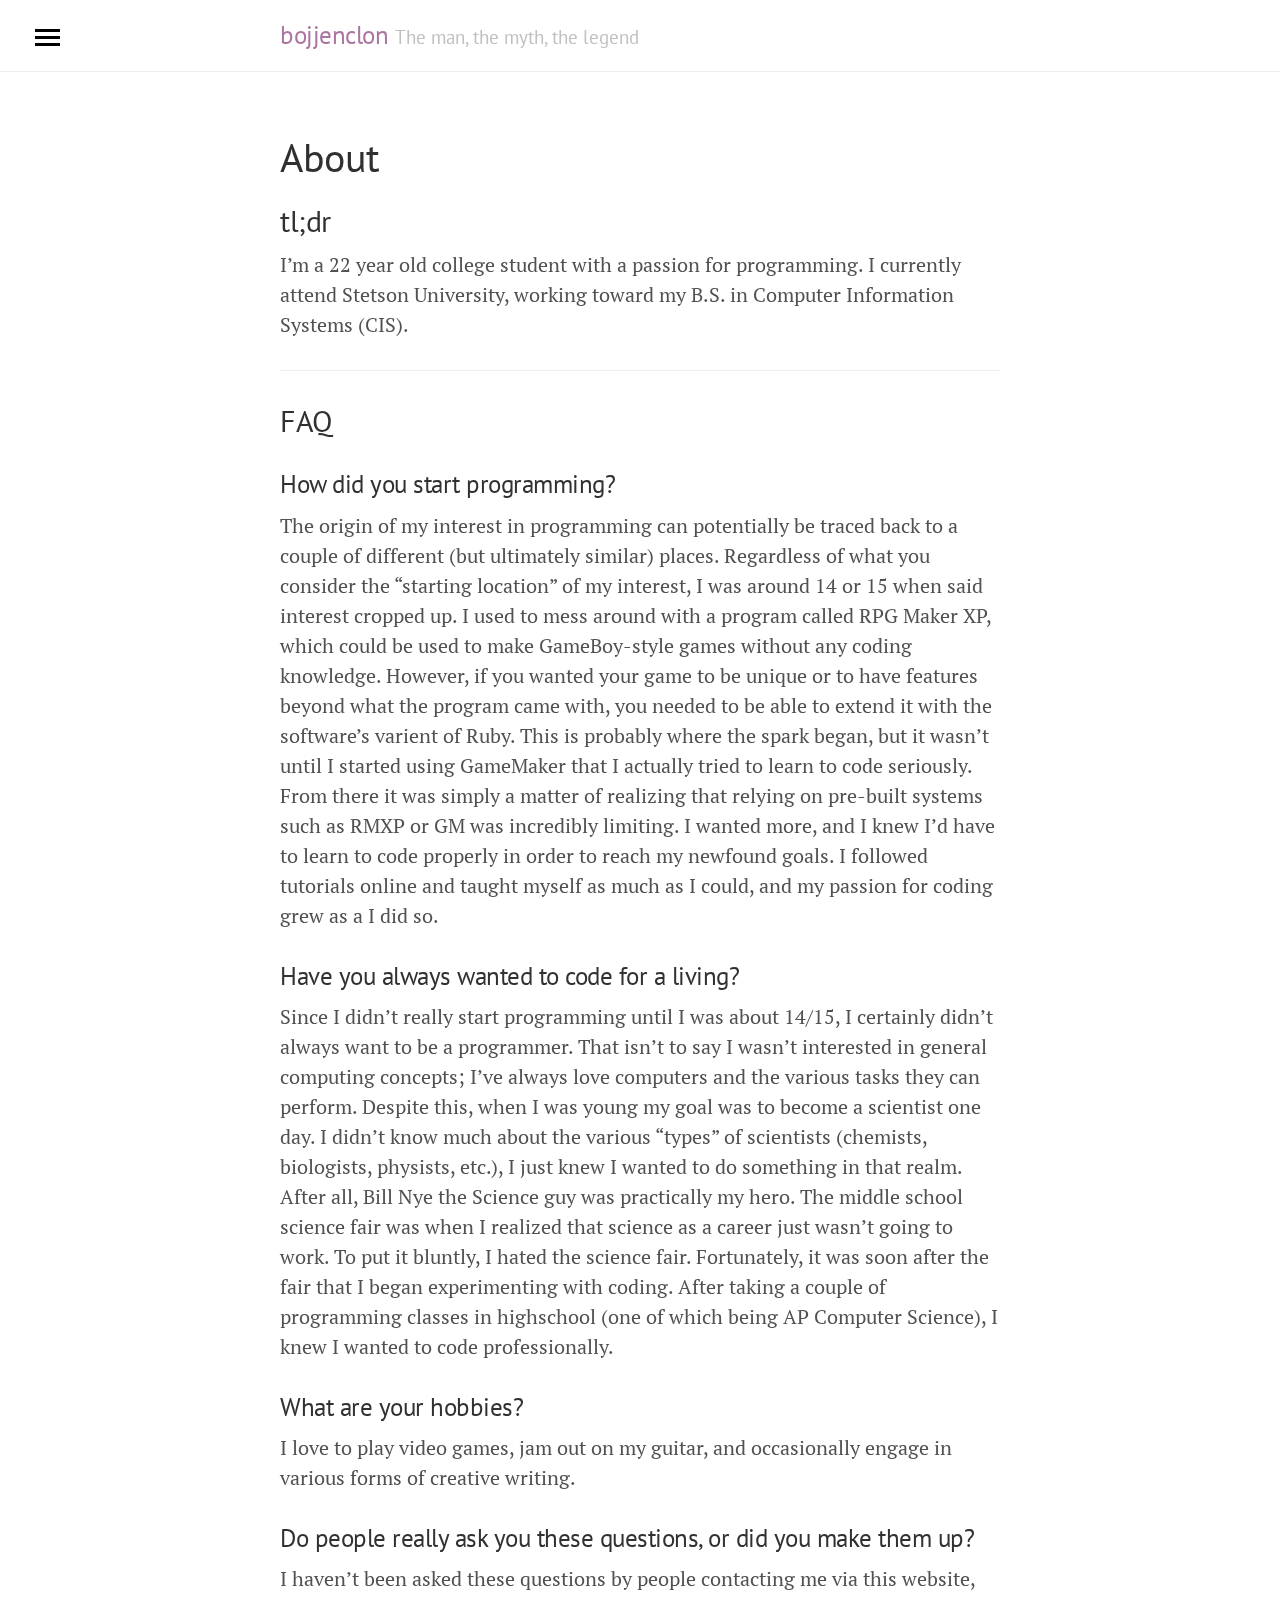
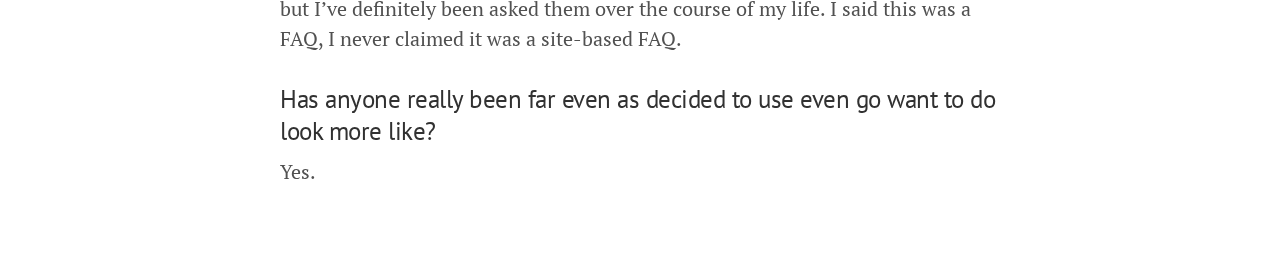
==== commit 222b55e2: "Removed forum from side bar and updated my age." ====
--- a/about/index.html
+++ b/about/index.html
@@ -119,13 +119,6 @@
       
       
       {
-        "itemType": "link",
-        "linkText": "Forum",
-        "href": "http://forum.bojjenclon.com",
-        "icon": "bubbles"
-      },
-      
-      {
         "itemType": "label",
         "labelText": "Connect"
       },
@@ -153,7 +146,7 @@
       
       {
         "itemType": "label",
-        "labelText": "© 2015. All rights reserved."
+        "labelText": "© 2016. All rights reserved."
       }
     ]
   };
@@ -184,7 +177,7 @@
   <h1 class="page-title">About</h1>
   <h2 id="tldr">tl;dr</h2>
 
-<p>I’m a 21 year old college student with a passion for programming. I currently attend Stetson University, working toward my B.S. in Computer Information Systems (CIS).</p>
+<p>I’m a 22 year old college student with a passion for programming. I currently attend Stetson University, working toward my B.S. in Computer Information Systems (CIS).</p>
 
 <hr />
 
